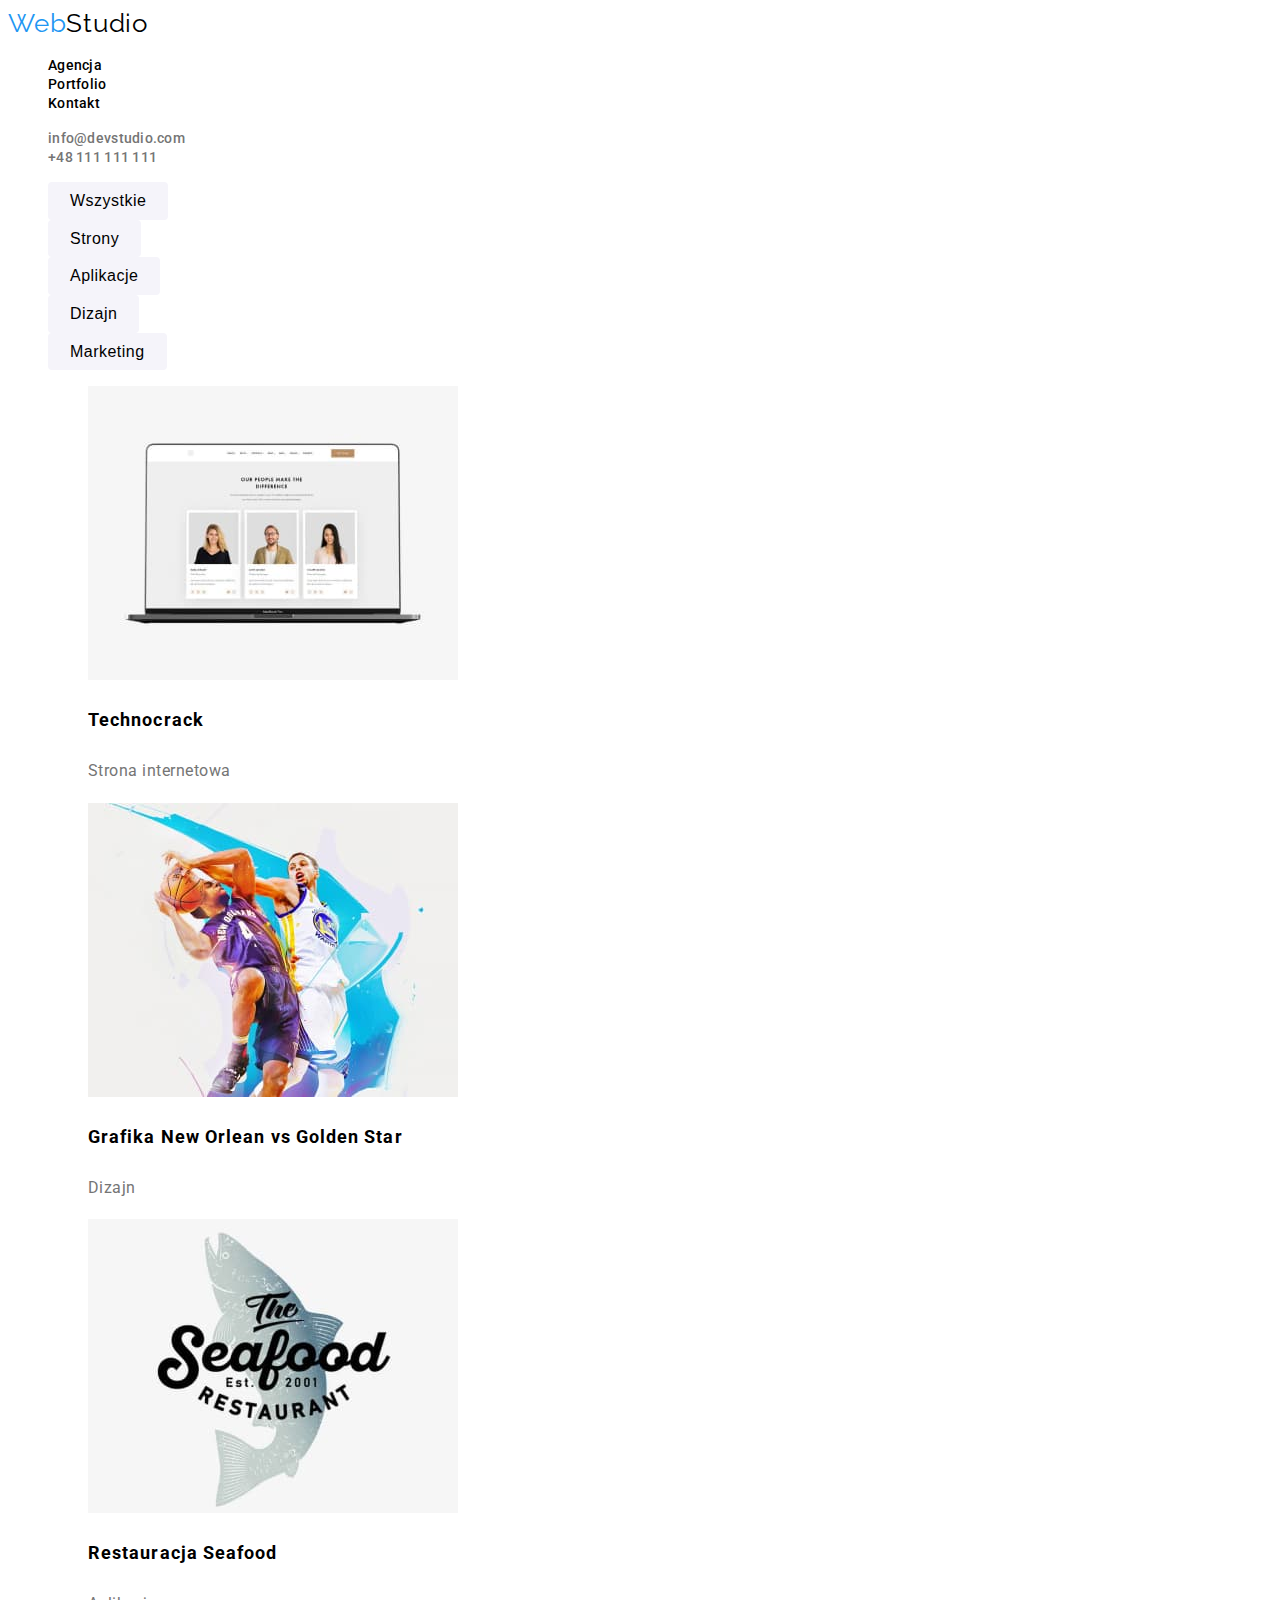
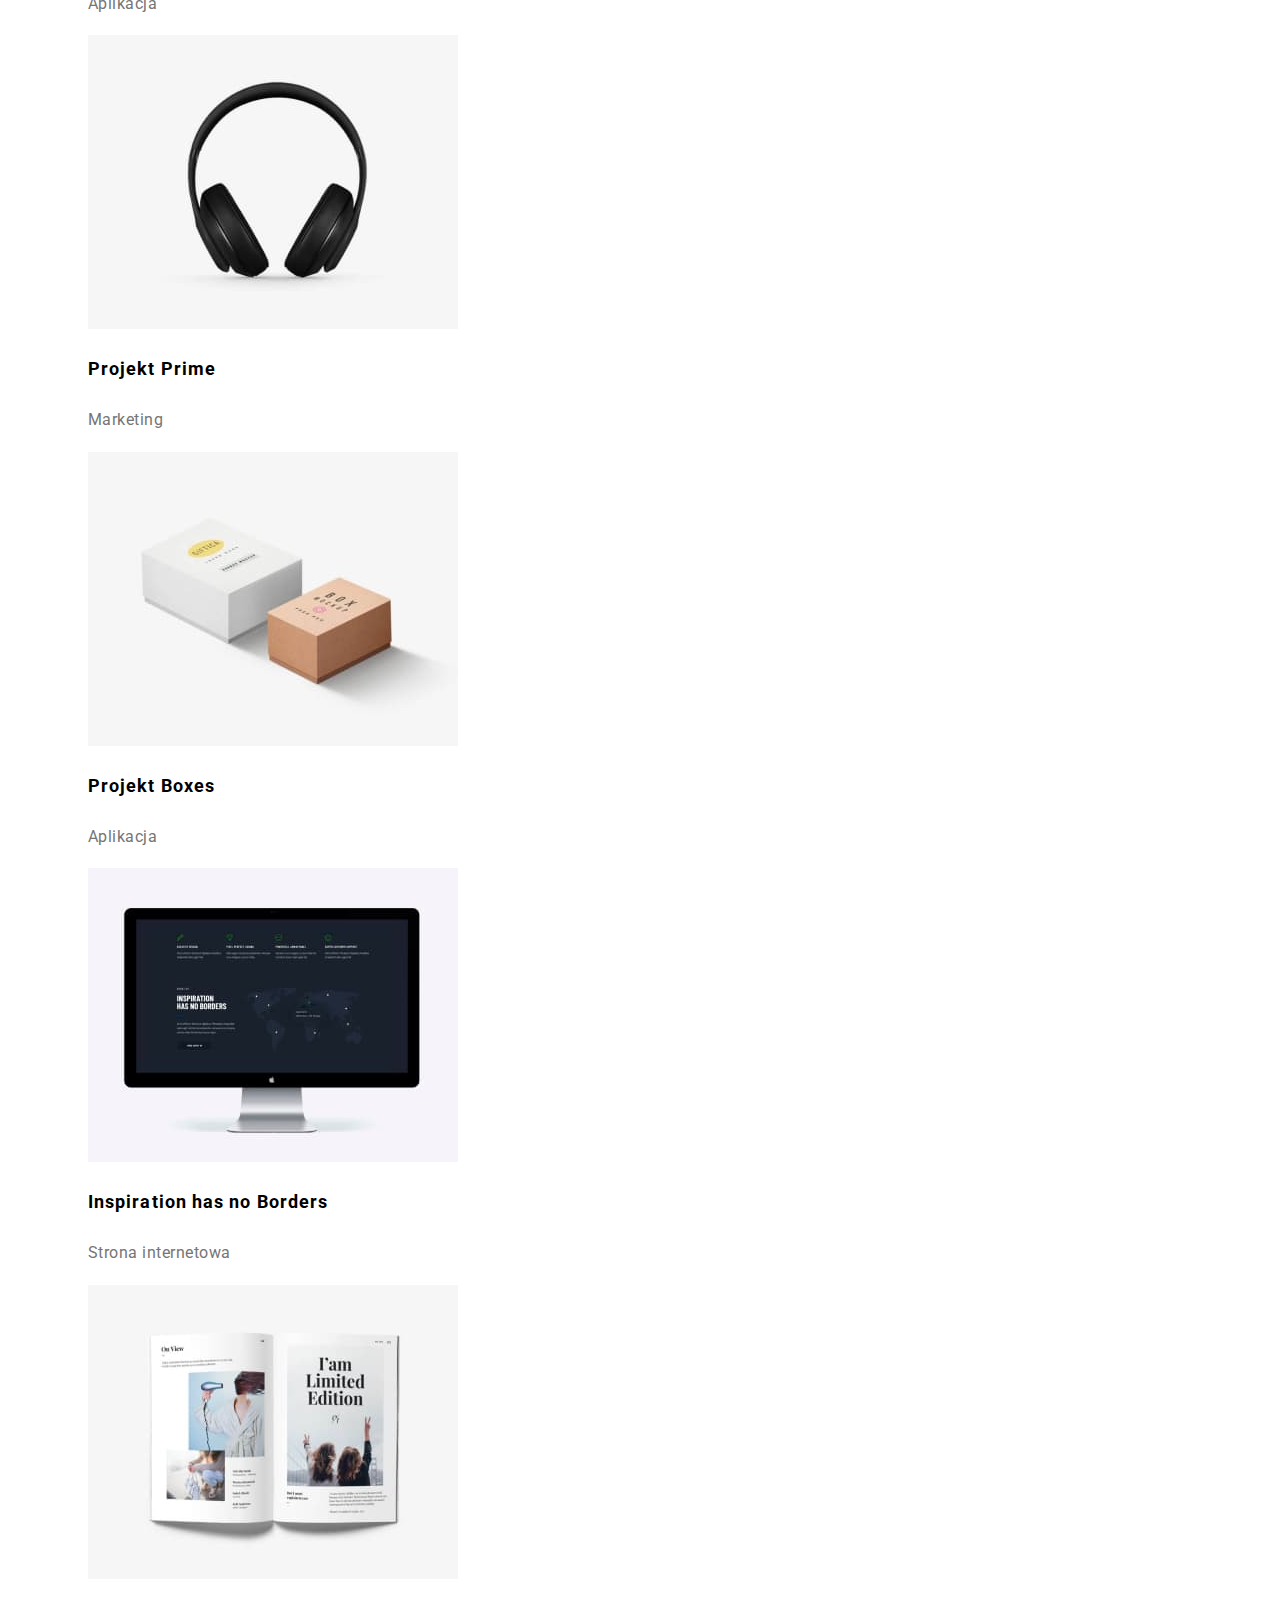
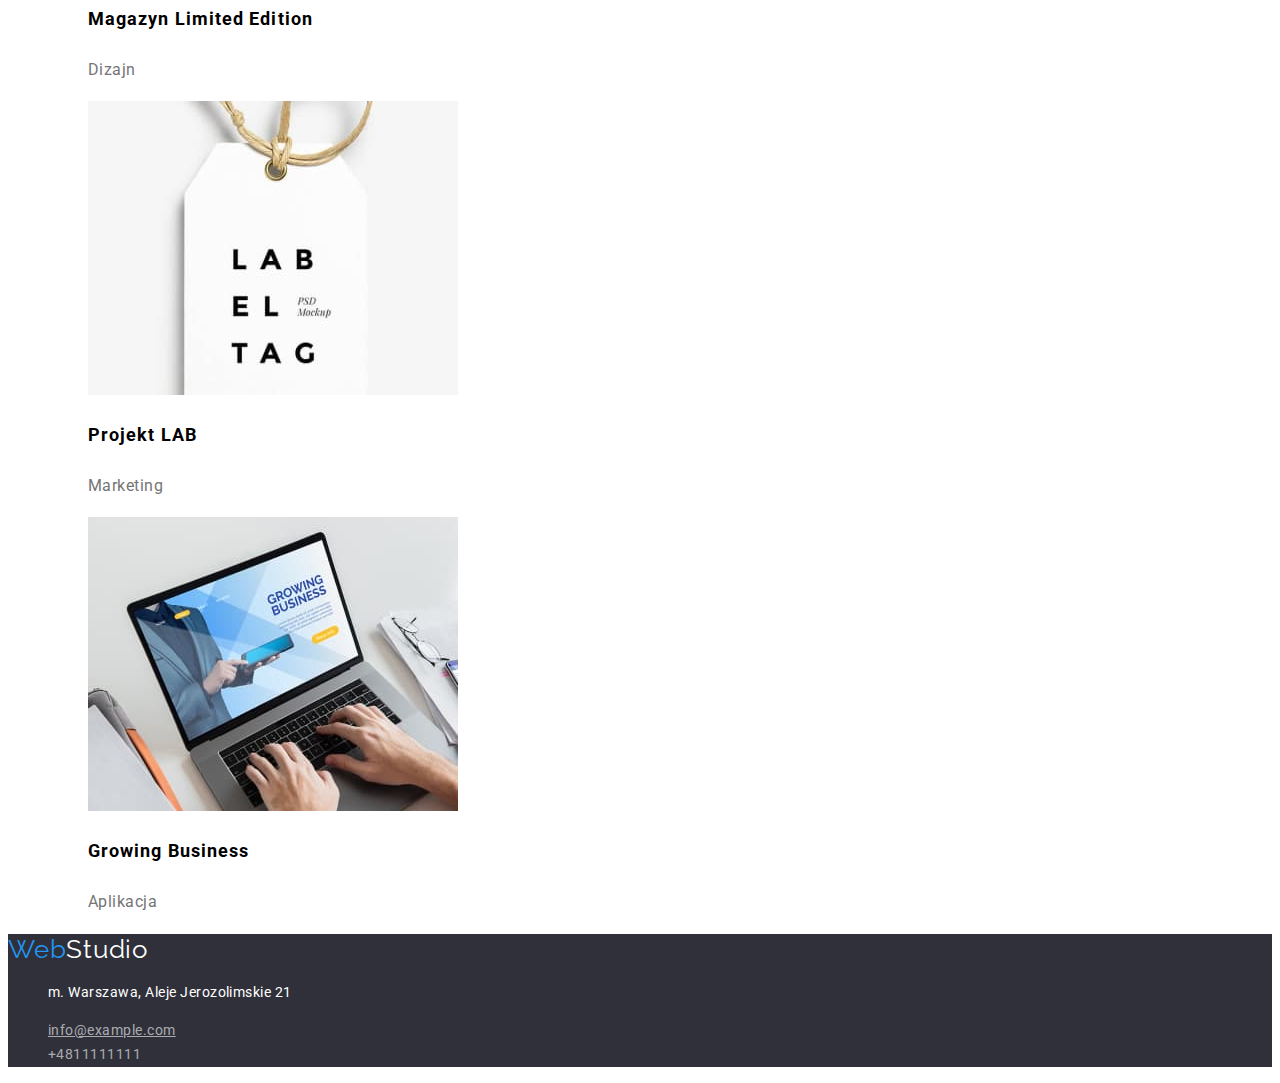
==== portfolio.html @ dfd712fd "e" ====
<!DOCTYPE html>
<html lang="pl">
    <head>
        <meta charset="UTF-8" />
        <meta http-equiv="X-UA-Compatible" content="IE=edge" />
        <meta name="viewport" content="width=device-width, initial-scale=1.0" />
        <title>Portfolio</title>
        <link rel="preconnect" href="https://fonts.googleapis.com" />
        <link rel="preconnect" href="https://fonts.gstatic.com" crossorigin />
        <link
            href="https://fonts.googleapis.com/css2?family=Raleway:wght@700&family=Roboto:wght@400;500;700;900&display=swap"
            rel="stylesheet"
        />
        <link rel="stylesheet" href="./css/styles.css" />
    </head>
    <body>
        <header class="header">
            <a
                class="menu-link"
                href="https://github.com/Konrad0987/goit-markup-hw-01/"
                ><span class="web">Web</span>Studio</a
            >
            <nav>
                <ul class="list">
                    <li>
                        <a class="navigation-link" href="index.html">Agencja</a>
                    </li>
                    <li>
                        <a class="navigation-link" href="portfolio.html"
                            >Portfolio</a
                        >
                    </li>
                    <li>
                        <a class="navigation-link" href="/kontakt">Kontakt</a>
                    </li>
                </ul>
            </nav>
            <ul class="list">
                <li>
                    <a class="contact-link" href="mailto:info@devstudio.com"
                        >info@devstudio.com</a
                    >
                </li>

                <li>
                    <a class="contact-link" href="tel:+48111111111"
                        >+48 111 111 111</a
                    >
                </li>
            </ul>
        </header>
        <main>
            <ul class="filter">
                <li>
                    <button type="button" class="button-portfolio">
                        Wszystkie
                    </button>
                </li>
                <li>
                    <button type="button" class="button-portfolio">
                        Strony
                    </button>
                </li>
                <li>
                    <button type="button" class="button-portfolio">
                        Aplikacje
                    </button>
                </li>
                <li>
                    <button type="button" class="button-portfolio">
                        Dizajn
                    </button>
                </li>
                <li>
                    <button type="button" class="button-portfolio">
                        Marketing
                    </button>
                </li>
            </ul>
            <section>
                <ul class="list">
                    <li>
                        <figure>
                            <img
                                src="images/technocrack.jpg"
                                alt="strona internetowa technocrack"
                                width="370"
                                height="294"
                            />
                            <figcaption>
                                <h3 class="portfolio-item">Technocrack</h3>
                                <p class="portfolio-type">Strona internetowa</p>
                            </figcaption>
                        </figure>
                    </li>
                    <li>
                        <figure>
                            <img
                                src="images/grafika-new-orlean.jpg"
                                alt="projekt graficzny"
                                width="370"
                                height="294"
                            />
                            <figcaption>
                                <h3 class="portfolio-item">
                                    Grafika New Orlean vs Golden Star
                                </h3>
                                <p class="portfolio-type">Dizajn</p>
                            </figcaption>
                        </figure>
                    </li>
                    <li>
                        <figure>
                            <img
                                src="images/restauracja-seafood.jpg"
                                alt="aplikacja restauracji seafood"
                                width="370"
                                height="294"
                            />
                            <figcaption>
                                <h3 class="portfolio-item">
                                    Restauracja Seafood
                                </h3>
                                <p class="portfolio-type">Aplikacja</p>
                            </figcaption>
                        </figure>
                    </li>
                    <li>
                        <figure>
                            <img
                                src="images/projekt-prime.jpg"
                                alt="marketing projektu prime"
                                width="370"
                                height="294"
                            />
                            <figcaption>
                                <h3 class="portfolio-item">Projekt Prime</h3>
                                <p class="portfolio-type">Marketing</p>
                            </figcaption>
                        </figure>
                    </li>
                    <li>
                        <figure>
                            <img
                                src="images/projekt-boxes.jpg"
                                alt="aplikacja projektu boxes"
                                width="370"
                                height="294"
                            />
                            <figcaption>
                                <h3 class="portfolio-item">Projekt Boxes</h3>
                                <p class="portfolio-type">Aplikacja</p>
                            </figcaption>
                        </figure>
                    </li>
                    <li>
                        <figure>
                            <img
                                src="images/inspiration-borders.jpg"
                                alt="strona internetowa inspiration has no borders"
                                width="370"
                                height="294"
                            />
                            <figcaption>
                                <h3 class="portfolio-item">
                                    Inspiration has no Borders
                                </h3>
                                <p class="portfolio-type">Strona internetowa</p>
                            </figcaption>
                        </figure>
                    </li>
                    <li>
                        <figure>
                            <img
                                src="images/magazyn-lm.jpg"
                                alt="oprojekt graficzny magazynu limited edition"
                                width="370"
                                height="294"
                            />
                            <figcaption>
                                <h3 class="portfolio-item">
                                    Magazyn Limited Edition
                                </h3>
                                <p class="portfolio-type">Dizajn</p>
                            </figcaption>
                        </figure>
                    </li>
                    <li>
                        <figure>
                            <img
                                src="images/projekt-lab.jpg"
                                alt="marketing projektu lab"
                                width="370"
                                height="294"
                            />
                            <figcaption>
                                <h3 class="portfolio-item">Projekt LAB</h3>
                                <p class="portfolio-type">Marketing</p>
                            </figcaption>
                        </figure>
                    </li>
                    <li>
                        <figure>
                            <img
                                src="images/growing-business.jpg"
                                alt="aplikacja growing business"
                                width="370"
                                height="294"
                            />
                            <figcaption>
                                <h3 class="portfolio-item">Growing Business</h3>
                                <p class="portfolio-type">Aplikacja</p>
                            </figcaption>
                        </figure>
                    </li>
                </ul>
            </section>
        </main>
        <footer class="footer list">
            <a
                class="link-logo-bottom"
                href="https://github.com/Konrad0987/goit-markup-hw-01/"
            >
                <span class="web">Web</span>Studio</a
            >

            <address>
                <ul class="list">
                    <li>
                        <p class="footer-adres">
                            m. Warszawa, Aleje Jerozolimskie 21
                        </p>
                    </li>
                    <li>
                        <a
                            class="footer-contact underline"
                            href="mailto:info@devstudio.com"
                            >info@example.com</a
                        >
                    </li>
                    <li>
                        <a class="footer-contact" href="tel:+48111111111"
                            >+4811111111</a
                        >
                    </li>
                </ul>
            </address>
        </footer>
    </body>
</html>
---- css/styles.css ----
:root {
    --brand-color-first: #2196f3;
    --brand-color-second: #000;
    --brand-color-third: #757575;
    --brand-color-fourth: #fff;
    --brand-color-fifth: #2f303a;
    --brand-color-sixth: #f5f4fa;
}

body {
    font-family: "Roboto", sans-serif;
    color: var(--brand-color-second);
}
.header {
    background-color: var(--brand-color-fourth);
    text-decoration: none;
    color: --brand-color-black;
}

.menu-link {
    color: #000;
    font-family: Raleway;
    font-size: 26px;
    line-height: 1.2;
    text-decoration: none;
    letter-spacing: 0.03em;
}
.web {
    color: var(--brand-color-first);
    font-family: Raleway;

    font-size: 26px;
    line-height: 1.2;

    letter-spacing: 0.03em;
}
.list {
    list-style-type: none;
}

.navigation-link {
    color: var(--brand-color-second);
    font-weight: 500;
    font-size: 14px;
    line-height: 1.15;
    text-decoration: none;
    letter-spacing: 0.02em;
}
.navigation-link:hover,
.navigation-link:focus {
    color: var(--brand-color-first);
}
.contact-link {
    color: var(--brand-color-third);
    font-weight: 500;
    font-size: 14px;
    line-height: 1.1;
    text-decoration: none;
    letter-spacing: 0.02em;
}
.contact-link:hover,
.contact-link:focus {
    color: var(--brand-color-first);
}
.motto {
    background-color: var(--brand-color-fifth);
}
.motto-text {
    color: var(--brand-color-fourth);
    font-weight: 900;
    font-size: 44px;
    line-height: 1.37;
    letter-spacing: 0.06em;
    text-align: center;
}

.button {
    color: var(--brand-color-fourth);
    background-color: var(--brand-color-first);
    font-weight: 700;
    font-size: 16px;
    cursor: pointer;
    line-height: 1.9;
    padding: 10px 41px 10px 42px;
    border: none;
    border-radius: 4px;
}
.button:hover,
.button:focus {
    background-color: var(--brand-color-third);
}
.contact-address {
    color: var(--brand-color-fourth);
    font-style: normal;
    font-size: 14px;
    line-height: 1.71;
    letter-spacing: 0.03em;
}
.contact-link-button {
    /* color: rgba(255, 255, 255, 0.6); */
    color: var(--brand-color-fourth);
    font-size: 14px;
    line-height: 1.71;
    text-decoration: none;
    letter-spacing: 0.03em;
}
.contact-link-button:hover,
.contact-link-button:focus {
    color: var(--brand-color-first);
}

.filter {
    list-style-type: none;
}
.filter-name {
    color: var(--brand-color-second);
    background-color: var(--brand-color-third);
    cursor: pointer;
    font-size: 16px;
    font-weight: 500;
    line-height: 1.6;
    text-align: center;
    letter-spacing: 0.03em;
}
.filter-name:hover,
.filter-name:focus {
    color: var(--brand-color-fourth);
    background-color: var(--brand-color-first);
}
.list {
    list-style-type: none;
    text-decoration: none;
}
.our-strengths-name {
    color: var(--brand-color-second);
    font-weight: 700;
    font-size: 14px;
    line-height: 1.14;
    letter-spacing: 0.03em;
}
.our-strengths-text {
    color: var(--brand-color-third);
    font-size: 14px;
    line-height: 1.7;
    letter-spacing: 0.03em;
}
.our-job-team {
    color: var(--brand-color-second);
    font-weight: 900;
    font-size: 36px;
    line-height: 1.17;
    letter-spacing: 0.03em;
    text-align: center;
}
.our-name {
    color: var(--brand-color-second);
    font-weight: 500;
    font-size: 16px;
    line-height: 1.19;
    text-align: center;
    letter-spacing: 0.03em;
}
.our-job {
    color: var(--brand-color-third);
    font-size: 16px;
    line-height: 1.19;
    text-align: center;
    letter-spacing: 0.03em;
}
.footer {
    background-color: var(--brand-color-fifth);
    letter-spacing: 0.03em;
}
.link-logo-bottom {
    color: var(--brand-color-fourth);
    font-family: Raleway;
    font-size: 26px;
    line-height: 1.2;
    text-decoration: none;
    letter-spacing: 0.03em;
}

.footer-adres {
    color: var(--brand-color-fourth);
    font-style: normal;
    font-size: 14px;
    line-height: 1.71;
}
.footer-contact {
    color: rgba(255, 255, 255, 0.6);
    font-style: normal;
    font-size: 14px;
    line-height: 1.71;
    text-decoration: none;
}
.footer-contact:hover,
.footer-contact:focus {
    color: var(--brand-color-first);
}

.button-portfolio {
    color: var(--brand-color-second);
    background-color: var(--brand-color-sixth);
    cursor: pointer;
    font-size: 16px;
    font-weight: 500;
    line-height: 1.6;
    text-align: center;
    letter-spacing: 0.03em;
    border: none;
    border-radius: 4px;
    padding: 6px 22px;
}
.button-portfolio:focus,
.button-portfolio:hover {
    background-color: var(--brand-color-first);
    color: var(--brand-color-fourth);
}
.portfolio-item {
    color: var(--brand-color-second);
    font-weight: 700;
    font-size: 18px;
    line-height: 2;
    letter-spacing: 0.06em;
}
.portfolio-type {
    color: var(--brand-color-third);

    font-size: 16px;
    line-height: 1.9;
    letter-spacing: 0.03em;
}
.underline {
    text-decoration: underline;
}
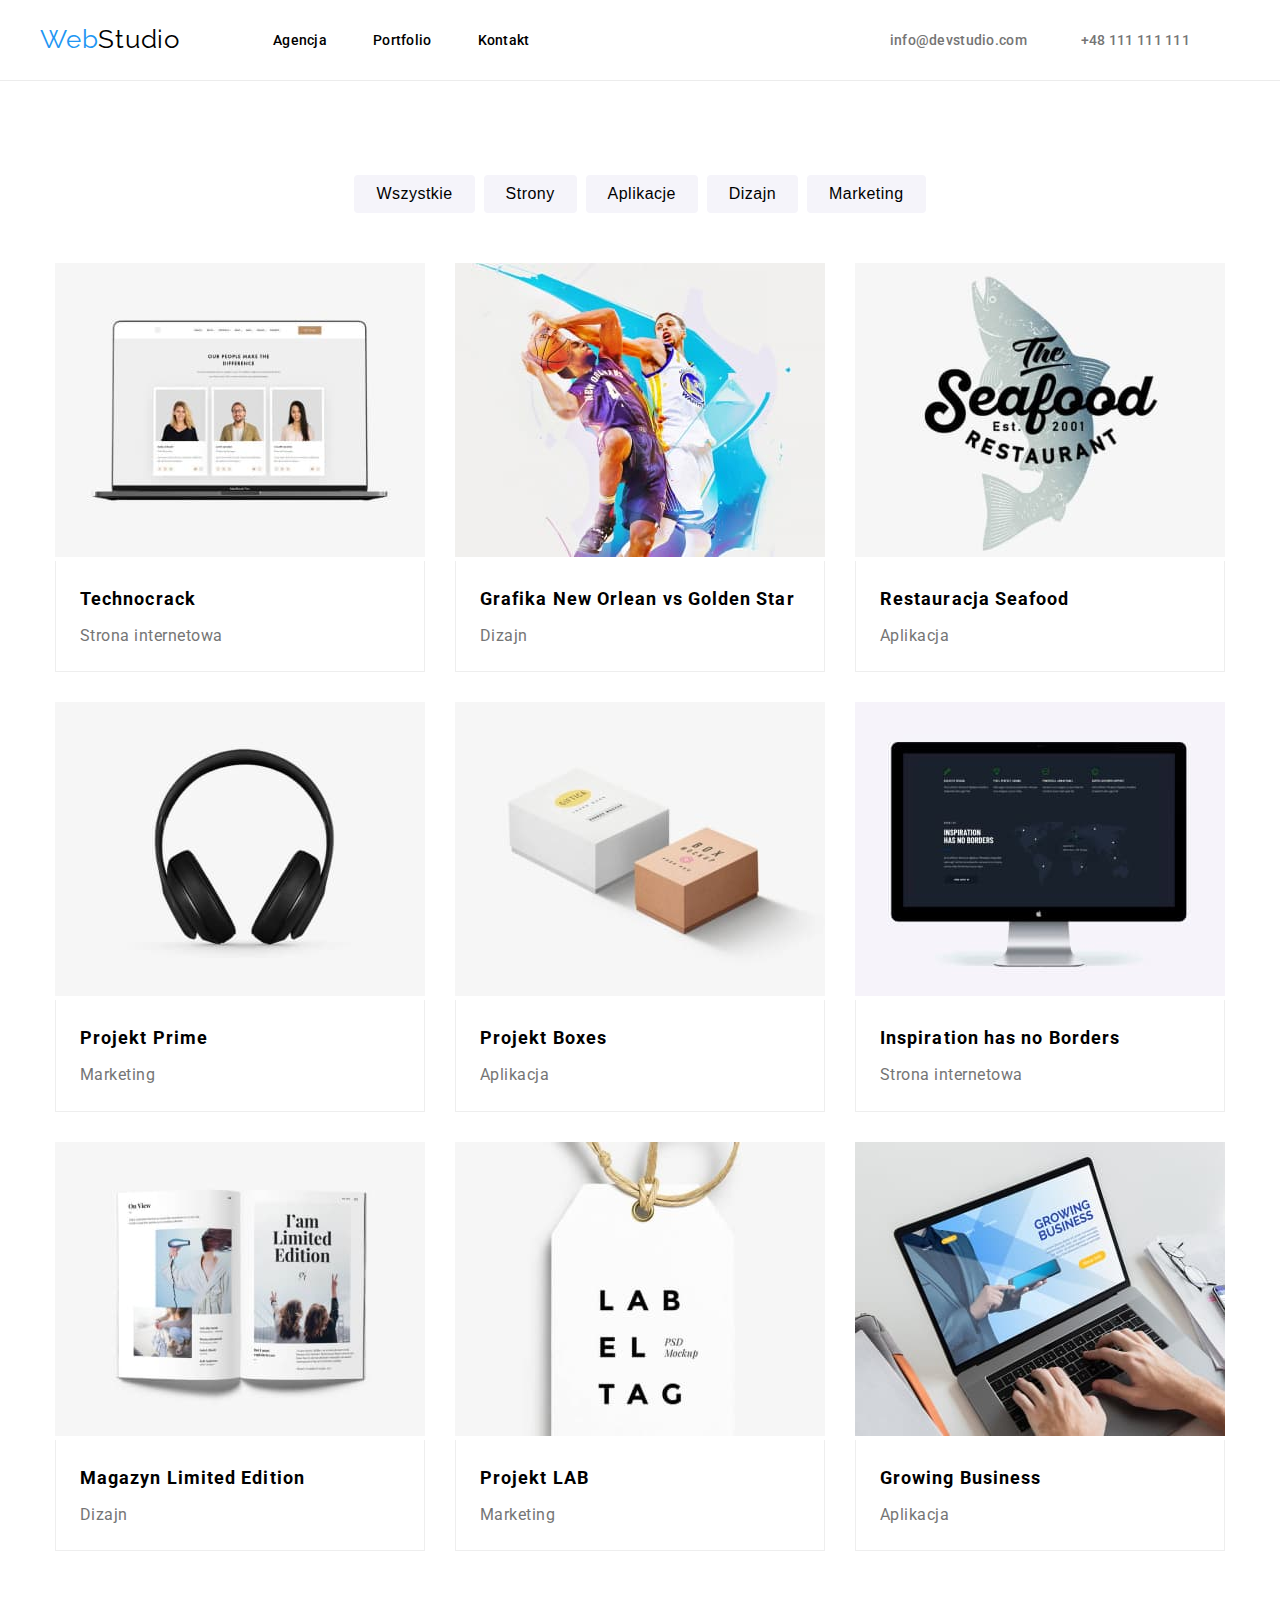
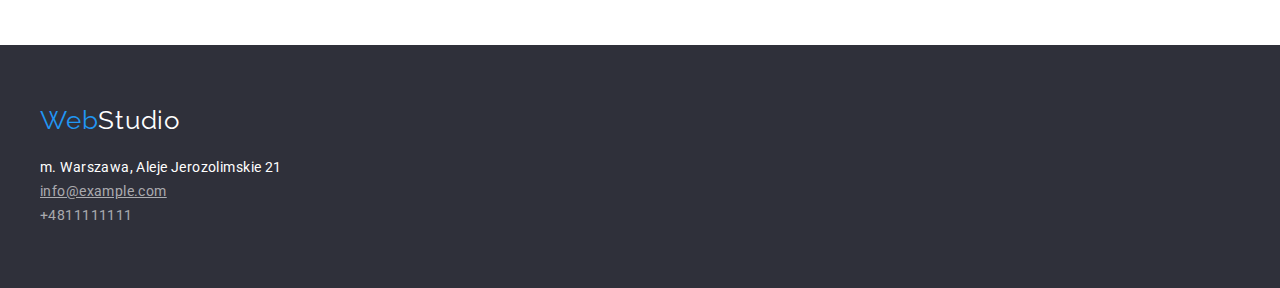
==== commit 5780a7ae: "Add files via upload" ====
--- a/portfolio.html
+++ b/portfolio.html
@@ -1,250 +1,270 @@
-<!DOCTYPE html>
-<html lang="pl">
-    <head>
-        <meta charset="UTF-8" />
-        <meta http-equiv="X-UA-Compatible" content="IE=edge" />
-        <meta name="viewport" content="width=device-width, initial-scale=1.0" />
-        <title>Portfolio</title>
-        <link rel="preconnect" href="https://fonts.googleapis.com" />
-        <link rel="preconnect" href="https://fonts.gstatic.com" crossorigin />
-        <link
-            href="https://fonts.googleapis.com/css2?family=Raleway:wght@700&family=Roboto:wght@400;500;700;900&display=swap"
-            rel="stylesheet"
-        />
-        <link rel="stylesheet" href="./css/styles.css" />
-    </head>
-    <body>
-        <header class="header">
-            <a
-                class="menu-link"
-                href="https://github.com/Konrad0987/goit-markup-hw-01/"
-                ><span class="web">Web</span>Studio</a
-            >
-            <nav>
-                <ul class="list">
-                    <li>
-                        <a class="navigation-link" href="index.html">Agencja</a>
-                    </li>
-                    <li>
-                        <a class="navigation-link" href="portfolio.html"
-                            >Portfolio</a
-                        >
-                    </li>
-                    <li>
-                        <a class="navigation-link" href="/kontakt">Kontakt</a>
-                    </li>
-                </ul>
-            </nav>
-            <ul class="list">
-                <li>
-                    <a class="contact-link" href="mailto:info@devstudio.com"
-                        >info@devstudio.com</a
-                    >
-                </li>
-
-                <li>
-                    <a class="contact-link" href="tel:+48111111111"
-                        >+48 111 111 111</a
-                    >
-                </li>
-            </ul>
-        </header>
-        <main>
-            <ul class="filter">
-                <li>
-                    <button type="button" class="button-portfolio">
-                        Wszystkie
-                    </button>
-                </li>
-                <li>
-                    <button type="button" class="button-portfolio">
-                        Strony
-                    </button>
-                </li>
-                <li>
-                    <button type="button" class="button-portfolio">
-                        Aplikacje
-                    </button>
-                </li>
-                <li>
-                    <button type="button" class="button-portfolio">
-                        Dizajn
-                    </button>
-                </li>
-                <li>
-                    <button type="button" class="button-portfolio">
-                        Marketing
-                    </button>
-                </li>
-            </ul>
-            <section>
-                <ul class="list">
-                    <li>
-                        <figure>
-                            <img
-                                src="images/technocrack.jpg"
-                                alt="strona internetowa technocrack"
-                                width="370"
-                                height="294"
-                            />
-                            <figcaption>
-                                <h3 class="portfolio-item">Technocrack</h3>
-                                <p class="portfolio-type">Strona internetowa</p>
-                            </figcaption>
-                        </figure>
-                    </li>
-                    <li>
-                        <figure>
-                            <img
-                                src="images/grafika-new-orlean.jpg"
-                                alt="projekt graficzny"
-                                width="370"
-                                height="294"
-                            />
-                            <figcaption>
-                                <h3 class="portfolio-item">
-                                    Grafika New Orlean vs Golden Star
-                                </h3>
-                                <p class="portfolio-type">Dizajn</p>
-                            </figcaption>
-                        </figure>
-                    </li>
-                    <li>
-                        <figure>
-                            <img
-                                src="images/restauracja-seafood.jpg"
-                                alt="aplikacja restauracji seafood"
-                                width="370"
-                                height="294"
-                            />
-                            <figcaption>
-                                <h3 class="portfolio-item">
-                                    Restauracja Seafood
-                                </h3>
-                                <p class="portfolio-type">Aplikacja</p>
-                            </figcaption>
-                        </figure>
-                    </li>
-                    <li>
-                        <figure>
-                            <img
-                                src="images/projekt-prime.jpg"
-                                alt="marketing projektu prime"
-                                width="370"
-                                height="294"
-                            />
-                            <figcaption>
-                                <h3 class="portfolio-item">Projekt Prime</h3>
-                                <p class="portfolio-type">Marketing</p>
-                            </figcaption>
-                        </figure>
-                    </li>
-                    <li>
-                        <figure>
-                            <img
-                                src="images/projekt-boxes.jpg"
-                                alt="aplikacja projektu boxes"
-                                width="370"
-                                height="294"
-                            />
-                            <figcaption>
-                                <h3 class="portfolio-item">Projekt Boxes</h3>
-                                <p class="portfolio-type">Aplikacja</p>
-                            </figcaption>
-                        </figure>
-                    </li>
-                    <li>
-                        <figure>
-                            <img
-                                src="images/inspiration-borders.jpg"
-                                alt="strona internetowa inspiration has no borders"
-                                width="370"
-                                height="294"
-                            />
-                            <figcaption>
-                                <h3 class="portfolio-item">
-                                    Inspiration has no Borders
-                                </h3>
-                                <p class="portfolio-type">Strona internetowa</p>
-                            </figcaption>
-                        </figure>
-                    </li>
-                    <li>
-                        <figure>
-                            <img
-                                src="images/magazyn-lm.jpg"
-                                alt="oprojekt graficzny magazynu limited edition"
-                                width="370"
-                                height="294"
-                            />
-                            <figcaption>
-                                <h3 class="portfolio-item">
-                                    Magazyn Limited Edition
-                                </h3>
-                                <p class="portfolio-type">Dizajn</p>
-                            </figcaption>
-                        </figure>
-                    </li>
-                    <li>
-                        <figure>
-                            <img
-                                src="images/projekt-lab.jpg"
-                                alt="marketing projektu lab"
-                                width="370"
-                                height="294"
-                            />
-                            <figcaption>
-                                <h3 class="portfolio-item">Projekt LAB</h3>
-                                <p class="portfolio-type">Marketing</p>
-                            </figcaption>
-                        </figure>
-                    </li>
-                    <li>
-                        <figure>
-                            <img
-                                src="images/growing-business.jpg"
-                                alt="aplikacja growing business"
-                                width="370"
-                                height="294"
-                            />
-                            <figcaption>
-                                <h3 class="portfolio-item">Growing Business</h3>
-                                <p class="portfolio-type">Aplikacja</p>
-                            </figcaption>
-                        </figure>
-                    </li>
-                </ul>
-            </section>
-        </main>
-        <footer class="footer list">
-            <a
-                class="link-logo-bottom"
-                href="https://github.com/Konrad0987/goit-markup-hw-01/"
-            >
-                <span class="web">Web</span>Studio</a
-            >
-
-            <address>
-                <ul class="list">
-                    <li>
-                        <p class="footer-adres">
-                            m. Warszawa, Aleje Jerozolimskie 21
-                        </p>
-                    </li>
-                    <li>
-                        <a
-                            class="footer-contact underline"
-                            href="mailto:info@devstudio.com"
-                            >info@example.com</a
-                        >
-                    </li>
-                    <li>
-                        <a class="footer-contact" href="tel:+48111111111"
-                            >+4811111111</a
-                        >
-                    </li>
-                </ul>
-            </address>
-        </footer>
-    </body>
-</html>
+<!DOCTYPE html>
+<html lang="pl">
+    <head>
+        <meta charset="UTF-8" />
+        <meta http-equiv="X-UA-Compatible" content="IE=edge" />
+        <meta name="viewport" content="width=device-width, initial-scale=1.0" />
+        <link
+            rel="stylesheet"
+            href="https://cdnjs.cloudflare.com/ajax/libs/modern-normalize/1.1.0/modern-normalize.min.css"
+            integrity="sha512-wpPYUAdjBVSE4KJnH1VR1HeZfpl1ub8YT/NKx4PuQ5NmX2tKuGu6U/JRp5y+Y8XG2tV+wKQpNHVUX03MfMFn9Q=="
+            crossorigin="anonymous"
+            referrerpolicy="no-referrer"
+        />
+        <title>Portfolio</title>
+        <link rel="preconnect" href="https://fonts.googleapis.com" />
+        <link rel="preconnect" href="https://fonts.gstatic.com" crossorigin />
+        <link
+            href="https://fonts.googleapis.com/css2?family=Raleway:wght@700&family=Roboto:wght@400;500;700;900&display=swap"
+            rel="stylesheet"
+        />
+        <link rel="stylesheet" href="./css/styles.css" />
+    </head>
+    <body>
+        <header class="header-line">
+           
+            <div class="container header3">
+                <nav class="navigation">
+                    <a
+                        class="menu-link"
+                        href="https://github.com/Konrad0987/goit-markup-hw-01/"
+                        ><span class="web">Web</span>Studio</a
+                    >
+                    <ul class="menu-list list ">
+                        <li class="menu-item">
+                            <a class="navigation-link" href="index.html"
+                                >Agencja</a
+                            >
+                        </li>
+                        <li class="menu-item">
+                            <a class="navigation-link" href="portfolio.html"
+                                >Portfolio</a
+                            >
+                        </li>
+                        <li>
+                            <a class="navigation-link" href="/kontakt"
+                                >Kontakt</a
+                            >
+                        </li>
+                    </ul>
+                </nav>
+                <ul >
+                    <li class="contact-item">
+                        <a class="contact-link" href="mailto:info@devstudio.com"
+                            >info@devstudio.com</a
+                        >
+                    </li>
+
+                    <li class="contact-item">
+                        <a class="contact-link" href="tel:+48111111111"
+                            >+48 111 111 111</a
+                        >
+                    </li>
+                </ul>
+            </div>
+        </header>
+        <main class="container">
+            <section class="submenu-list">
+                <ul class="filter list">
+                    <li >
+                        <button type="button" class="button-portfolio">
+                            Wszystkie
+                        </button>
+                    </li>
+                    <li >
+                        <button type="button" class="button-portfolio">
+                            Strony
+                        </button>
+                    </li>
+                    <li >
+                        <button type="button" class="button-portfolio">
+                            Aplikacje
+                        </button>
+                    </li>
+                    <li >
+                        <button type="button" class="button-portfolio">
+                            Dizajn
+                        </button>
+                    </li>
+                    <li >
+                        <button type="button" class="button-portfolio">
+                            Marketing
+                        </button>
+                    </li>
+                </ul>
+            </section>
+            <section >
+                <ul class="projects-list list">
+                    <li >
+                        <figure >
+                            <img
+                                src="images/technocrack.jpg"
+                                alt="strona internetowa technocrack"
+                                width="370"
+                                height="294"
+                               
+                            />
+                            <figcaption>
+                                <h3 class="portfolio-item">Technocrack</h3>
+                                <p class="portfolio-type">Strona internetowa</p>
+                            </figcaption>
+                        </figure>
+                    </li>
+                    <li >
+                        <figure >
+                            <img
+                                src="images/grafika-new-orlean.jpg"
+                                alt="projekt graficzny"
+                                width="370"
+                                height="294"
+                            />
+                            <figcaption >
+                                <h3 class="portfolio-item">
+                                    Grafika New Orlean vs Golden Star
+                                </h3>
+                                <p class="portfolio-type">Dizajn</p>
+                            </figcaption>
+                        </figure class="projects-photo">
+                    </li>
+                    <li >
+                        <figure>
+                            <img
+                                src="images/restauracja-seafood.jpg"
+                                alt="aplikacja restauracji seafood"
+                                width="370"
+                                height="294"
+                            />
+                            <figcaption >
+                                <h3 class="portfolio-item">
+                                    Restauracja Seafood
+                                </h3>
+                                <p class="portfolio-type">Aplikacja</p>
+                            </figcaption>
+                        </figure >
+                    </li>
+                    <li >
+                        <figure>
+                            <img
+                                src="images/projekt-prime.jpg"
+                                alt="marketing projektu prime"
+                                width="370"
+                                height="294"
+                            />
+                            <figcaption>
+                                <h3 class="portfolio-item">Projekt Prime</h3>
+                                <p class="portfolio-type">Marketing</p>
+                            </figcaption >
+                        </figure>
+                    </li>
+                    <li >
+                        <figure >
+                            <img
+                                src="images/projekt-boxes.jpg"
+                                alt="aplikacja projektu boxes"
+                                width="370"
+                                height="294"
+                            />
+                            <figcaption>
+                                <h3 class="portfolio-item">Projekt Boxes</h3>
+                                <p class="portfolio-type">Aplikacja</p>
+                            </figcaption>
+                        </figure>
+                    </li>
+                    <li >
+                        <figure >
+                            
+                            <img
+                                src="images/inspiration-borders.jpg"
+                                alt="strona internetowa inspiration has no borders"
+                                width="370"
+                                height="294"
+                            />
+                            <figcaption>
+                                <h3 class="portfolio-item">
+                                    Inspiration has no Borders
+                                </h3>
+                                <p class="portfolio-type">Strona internetowa</p>
+                            </figcaption>
+                        </figure>
+                    </li>
+                    <li >
+                        <figure >
+                            <img
+                                src="images/magazyn-lm.jpg"
+                                alt="oprojekt graficzny magazynu limited edition"
+                                width="370"
+                                height="294"
+                            />
+                            <figcaption>
+                                <h3 class="portfolio-item">
+                                    Magazyn Limited Edition
+                                </h3>
+                                <p class="portfolio-type">Dizajn</p>
+                            </figcaption>
+                        </figure>
+                    </li>
+                    <li >
+                        <figure>
+                            <img
+                                src="images/projekt-lab.jpg"
+                                alt="marketing projektu lab"
+                                width="370"
+                                height="294"
+                            />
+                            <figcaption>
+                                <h3 class="portfolio-item">Projekt LAB</h3>
+                                <p class="portfolio-type">Marketing</p>
+                            </figcaption>
+                        </figure>
+                    </li>
+                    <li >
+                        <figure >
+                            <img
+                                src="images/growing-business.jpg"
+                                alt="aplikacja growing business"
+                                width="370"
+                                height="294"
+                            />
+                            <figcaption>
+                                <h3 class="portfolio-item">Growing Business</h3>
+                                <p class="portfolio-type">Aplikacja</p>
+                            </figcaption>
+                        </figure>
+                    </li>
+                </ul>
+            </section>
+        </main>
+        <footer class="footer">
+            <div class="container">
+                <a
+                    class="link-logo-bottom"
+                    href="https://github.com/Konrad0987/goit-markup-hw-01/"
+                >
+                    <span class="web">Web</span>Studio</a
+                >
+
+                <address>
+                    <ul class="addres-list list">
+                        <li>
+                            <p class="footer-adres">
+                                m. Warszawa, Aleje Jerozolimskie 21
+                            </p>
+                        </li>
+                        <li>
+                            <a
+                                class="footer-contact underline"
+                                href="mailto:info@devstudio.com"
+                                >info@example.com</a
+                            >
+                        </li>
+                        <li>
+                            <a class="footer-contact" href="tel:+48111111111"
+                                >+4811111111</a
+                            >
+                        </li>
+                    </ul>
+                </address>
+            </div>
+        </footer>
+    </body>
+</html>
--- a/css/styles.css
+++ b/css/styles.css
@@ -1,235 +1,453 @@
-:root {
-    --brand-color-first: #2196f3;
-    --brand-color-second: #000;
-    --brand-color-third: #757575;
-    --brand-color-fourth: #fff;
-    --brand-color-fifth: #2f303a;
-    --brand-color-sixth: #f5f4fa;
-}
-
-body {
-    font-family: "Roboto", sans-serif;
-    color: var(--brand-color-second);
-}
-.header {
-    background-color: var(--brand-color-fourth);
-    text-decoration: none;
-    color: --brand-color-black;
-}
-
-.menu-link {
-    color: #000;
-    font-family: Raleway;
-    font-size: 26px;
-    line-height: 1.2;
-    text-decoration: none;
-    letter-spacing: 0.03em;
-}
-.web {
-    color: var(--brand-color-first);
-    font-family: Raleway;
-
-    font-size: 26px;
-    line-height: 1.2;
-
-    letter-spacing: 0.03em;
-}
-.list {
-    list-style-type: none;
-}
-
-.navigation-link {
-    color: var(--brand-color-second);
-    font-weight: 500;
-    font-size: 14px;
-    line-height: 1.15;
-    text-decoration: none;
-    letter-spacing: 0.02em;
-}
-.navigation-link:hover,
-.navigation-link:focus {
-    color: var(--brand-color-first);
-}
-.contact-link {
-    color: var(--brand-color-third);
-    font-weight: 500;
-    font-size: 14px;
-    line-height: 1.1;
-    text-decoration: none;
-    letter-spacing: 0.02em;
-}
-.contact-link:hover,
-.contact-link:focus {
-    color: var(--brand-color-first);
-}
-.motto {
-    background-color: var(--brand-color-fifth);
-}
-.motto-text {
-    color: var(--brand-color-fourth);
-    font-weight: 900;
-    font-size: 44px;
-    line-height: 1.37;
-    letter-spacing: 0.06em;
-    text-align: center;
-}
-
-.button {
-    color: var(--brand-color-fourth);
-    background-color: var(--brand-color-first);
-    font-weight: 700;
-    font-size: 16px;
-    cursor: pointer;
-    line-height: 1.9;
-    padding: 10px 41px 10px 42px;
-    border: none;
-    border-radius: 4px;
-}
-.button:hover,
-.button:focus {
-    background-color: var(--brand-color-third);
-}
-.contact-address {
-    color: var(--brand-color-fourth);
-    font-style: normal;
-    font-size: 14px;
-    line-height: 1.71;
-    letter-spacing: 0.03em;
-}
-.contact-link-button {
-    /* color: rgba(255, 255, 255, 0.6); */
-    color: var(--brand-color-fourth);
-    font-size: 14px;
-    line-height: 1.71;
-    text-decoration: none;
-    letter-spacing: 0.03em;
-}
-.contact-link-button:hover,
-.contact-link-button:focus {
-    color: var(--brand-color-first);
-}
-
-.filter {
-    list-style-type: none;
-}
-.filter-name {
-    color: var(--brand-color-second);
-    background-color: var(--brand-color-third);
-    cursor: pointer;
-    font-size: 16px;
-    font-weight: 500;
-    line-height: 1.6;
-    text-align: center;
-    letter-spacing: 0.03em;
-}
-.filter-name:hover,
-.filter-name:focus {
-    color: var(--brand-color-fourth);
-    background-color: var(--brand-color-first);
-}
-.list {
-    list-style-type: none;
-    text-decoration: none;
-}
-.our-strengths-name {
-    color: var(--brand-color-second);
-    font-weight: 700;
-    font-size: 14px;
-    line-height: 1.14;
-    letter-spacing: 0.03em;
-}
-.our-strengths-text {
-    color: var(--brand-color-third);
-    font-size: 14px;
-    line-height: 1.7;
-    letter-spacing: 0.03em;
-}
-.our-job-team {
-    color: var(--brand-color-second);
-    font-weight: 900;
-    font-size: 36px;
-    line-height: 1.17;
-    letter-spacing: 0.03em;
-    text-align: center;
-}
-.our-name {
-    color: var(--brand-color-second);
-    font-weight: 500;
-    font-size: 16px;
-    line-height: 1.19;
-    text-align: center;
-    letter-spacing: 0.03em;
-}
-.our-job {
-    color: var(--brand-color-third);
-    font-size: 16px;
-    line-height: 1.19;
-    text-align: center;
-    letter-spacing: 0.03em;
-}
-.footer {
-    background-color: var(--brand-color-fifth);
-    letter-spacing: 0.03em;
-}
-.link-logo-bottom {
-    color: var(--brand-color-fourth);
-    font-family: Raleway;
-    font-size: 26px;
-    line-height: 1.2;
-    text-decoration: none;
-    letter-spacing: 0.03em;
-}
-
-.footer-adres {
-    color: var(--brand-color-fourth);
-    font-style: normal;
-    font-size: 14px;
-    line-height: 1.71;
-}
-.footer-contact {
-    color: rgba(255, 255, 255, 0.6);
-    font-style: normal;
-    font-size: 14px;
-    line-height: 1.71;
-    text-decoration: none;
-}
-.footer-contact:hover,
-.footer-contact:focus {
-    color: var(--brand-color-first);
-}
-
-.button-portfolio {
-    color: var(--brand-color-second);
-    background-color: var(--brand-color-sixth);
-    cursor: pointer;
-    font-size: 16px;
-    font-weight: 500;
-    line-height: 1.6;
-    text-align: center;
-    letter-spacing: 0.03em;
-    border: none;
-    border-radius: 4px;
-    padding: 6px 22px;
-}
-.button-portfolio:focus,
-.button-portfolio:hover {
-    background-color: var(--brand-color-first);
-    color: var(--brand-color-fourth);
-}
-.portfolio-item {
-    color: var(--brand-color-second);
-    font-weight: 700;
-    font-size: 18px;
-    line-height: 2;
-    letter-spacing: 0.06em;
-}
-.portfolio-type {
-    color: var(--brand-color-third);
-
-    font-size: 16px;
-    line-height: 1.9;
-    letter-spacing: 0.03em;
-}
-.underline {
-    text-decoration: underline;
-}
+:root {
+    --brand-color-first: #2196f3;
+    --brand-color-second: #000;
+    --brand-color-third: #757575;
+    --brand-color-fourth: #fff;
+    --brand-color-fifth: #2f303a;
+    --brand-color-sixth: #f5f4fa;
+    --brand-color-seven: #ececec;
+}
+
+body {
+    font-family: "Roboto", sans-serif;
+    color: var(--brand-color-second);
+}
+/* header */
+.header-line {
+    border-bottom: var(--brand-color-seven) solid 1px;
+    padding-top: 24px;
+    padding-bottom: 25px;
+}
+.navigation {
+    display: flex;
+}
+
+.header3 {
+    /* padding-top: 24px; */
+    /* padding-bottom: 24px; */
+    display: flex;
+    justify-content: space-between;
+    align-items: center;
+}
+.menu-list {
+    display: flex;
+    align-items: center;
+    flex-wrap: wrap;
+}
+.menu-item {
+    margin-right: 46px;
+    display: inline;
+}
+/* contakt */
+.contact-item {
+    display: inline;
+    margin-right: 50px;
+}
+.contact-item:last-child {
+    margin-right: 50px;
+}
+
+.header {
+    background-color: var(--brand-color-fourth);
+    text-decoration: none;
+    color: --brand-color-black;
+}
+
+.menu-link {
+    color: var(--brand-color-second);
+    font-family: Raleway;
+    font-size: 26px;
+    line-height: 1.2;
+    text-decoration: none;
+    letter-spacing: 0.03em;
+    margin-right: 93px;
+}
+.web {
+    color: var(--brand-color-first);
+    font-family: Raleway;
+
+    font-size: 26px;
+    line-height: 1.2;
+
+    letter-spacing: 0.03em;
+}
+.list {
+    list-style-type: none;
+}
+
+.navigation-link {
+    color: var(--brand-color-second);
+    font-weight: 500;
+    font-size: 14px;
+    line-height: 1.15;
+    text-decoration: none;
+    letter-spacing: 0.02em;
+}
+.navigation-link:hover,
+.navigation-link:focus {
+    color: var(--brand-color-first);
+}
+.contact-link {
+    color: var(--brand-color-third);
+    font-weight: 500;
+    font-size: 14px;
+    line-height: 1.1;
+    text-decoration: none;
+    letter-spacing: 0.02em;
+}
+.contact-link:hover,
+.contact-link:focus {
+    color: var(--brand-color-first);
+}
+/* motto */
+.motto {
+    background-color: var(--brand-color-fifth);
+    /* padding-top: 200px; */
+    /* padding-bottom: 200px; */
+    display: flex;
+    justify-content: center;
+    align-items: center;
+}
+.motto-content {
+    text-align: center;
+    max-width: 700px;
+    padding-bottom: 200px;
+    padding-top: 200px;
+}
+
+.motto-text {
+    color: var(--brand-color-fourth);
+    font-weight: 900;
+    font-size: 44px;
+    line-height: 1.37;
+    letter-spacing: 0.06em;
+    text-align: center;
+    margin-bottom: 30px;
+}
+
+.button {
+    color: var(--brand-color-fourth);
+    background-color: var(--brand-color-first);
+    font-weight: 700;
+    font-size: 16px;
+    cursor: pointer;
+    line-height: 1.9;
+    padding: 10px 41px 10px 42px;
+    border: none;
+    border-radius: 4px;
+    width: 200px;
+    min-height: 50px;
+}
+.button:hover,
+.button:focus {
+    background-color: var(--brand-color-third);
+}
+/* lorem */
+.lorem {
+    padding-top: 94px;
+    padding-bottom: 94px;
+    margin: 0 auto;
+}
+.section {
+    padding-bottom: 94px;
+}
+
+/* .lorem-item { */
+/* flex-basis: calc((100%-90px) 4); */
+
+/* width: 270px;
+    display: inline-block;
+    margin-right: 30px;
+    padding: 0%;*/
+/* } */
+.lorem-list {
+    /* margin: 0 auto; */
+    display: flex;
+    /* justify-content: center; */
+
+    gap: 30px;
+}
+/* .lorem-item :last-child  */
+/* { */
+/* margin-right: 0; */
+/* } */
+.our-strengths-name {
+    color: var(--brand-color-second);
+    font-weight: 700;
+    font-size: 14px;
+    line-height: 1.14;
+    letter-spacing: 0.03em;
+    margin-bottom: 10px;
+    text-transform: uppercase;
+    margin-top: 94px;
+}
+.our-strengths-text {
+    color: var(--brand-color-third);
+    font-size: 14px;
+    line-height: 1.7;
+    letter-spacing: 0.03em;
+    margin-bottom: 94px;
+}
+
+/* .lorem-item:last-child {
+    margin-right: 0;
+} */
+/* our */
+.our {
+    text-align: center;
+}
+.our-job-team {
+    color: var(--brand-color-second);
+    font-weight: 900;
+    font-size: 36px;
+    line-height: 1.17;
+    letter-spacing: 0.03em;
+    text-align: center;
+    margin-bottom: 50px;
+}
+.our-item {
+    display: flex;
+    gap: 30px;
+    justify-content: center;
+
+    /* margin-right: 30px;
+    margin-left: 0px;
+    padding-bottom: 94px; */
+}
+/* .our-item-last {
+    display: inline-block;
+    margin-right: 0px;
+    margin-left: 0px;
+} */
+
+/* .our-item :last-child {
+    margin-right: 0;
+} */
+
+/* team */
+
+.team {
+    text-align: center;
+    background-color: #f5f4fa;
+    padding-top: 94px;
+    padding-bottom: 94px;
+    margin-bottom: 0px;
+}
+
+.team-item {
+    background-color: var(--brand-color-fourth);
+    box-shadow: 0px 1px 3px rgba(0, 0, 0, 0.12), 0px 1px 1px rgba(0, 0, 0, 0.14),
+        0px 2px 1px rgba(0, 0, 0, 0.2);
+    border-radius: 0px 0px 4px 4px;
+    max-width: 270px;
+    display: inline-block;
+    margin-right: 30px;
+}
+.team-item:last-child {
+    margin-right: 0;
+}
+
+.our-name {
+    color: var(--brand-color-second);
+    font-weight: 500;
+    font-size: 16px;
+    line-height: 1.19;
+    text-align: center;
+    letter-spacing: 0.03em;
+    padding-bottom: 10px;
+    padding-top: 30px;
+}
+.our-job {
+    color: var(--brand-color-third);
+    font-size: 16px;
+    line-height: 1.19;
+    text-align: center;
+    letter-spacing: 0.03em;
+    padding-bottom: 30px;
+}
+
+.contact-address {
+    color: var(--brand-color-fourth);
+    font-style: normal;
+    font-size: 14px;
+    line-height: 1.71;
+    letter-spacing: 0.03em;
+}
+.contact-link-button {
+    /* color: rgba(255, 255, 255, 0.6); */
+    color: var(--brand-color-fourth);
+    font-size: 14px;
+    line-height: 1.71;
+    text-decoration: none;
+    letter-spacing: 0.03em;
+}
+.contact-link-button:hover,
+.contact-link-button:focus {
+    color: var(--brand-color-first);
+}
+
+.filter {
+    list-style-type: none;
+}
+.filter-name {
+    color: var(--brand-color-second);
+    background-color: var(--brand-color-third);
+    cursor: pointer;
+    font-size: 16px;
+    font-weight: 500;
+    line-height: 1.6;
+    text-align: center;
+    letter-spacing: 0.03em;
+}
+.filter-name:hover,
+.filter-name:focus {
+    color: var(--brand-color-fourth);
+    background-color: var(--brand-color-first);
+}
+.list {
+    list-style-type: none;
+    text-decoration: none;
+}
+/* footer */
+
+.footer {
+    background-color: var(--brand-color-fifth);
+    /* letter-spacing: 0.03em; */
+    padding-bottom: 60px;
+    padding-top: 60px;
+}
+
+.link-logo-bottom {
+    color: var(--brand-color-fourth);
+    font-family: Raleway;
+    font-size: 26px;
+    line-height: 1.2;
+    text-decoration: none;
+    letter-spacing: 0.03em;
+    /* padding-bottom: 20px; */
+}
+/* .address-list {
+    padding-left: 0px;
+    padding-top: 20px;
+} */
+
+.footer-adres {
+    color: var(--brand-color-fourth);
+    font-style: normal;
+    font-size: 14px;
+    line-height: 1.71;
+    padding-top: 20px;
+    letter-spacing: 0.03em;
+    /* padding-bottom: 9px; */
+}
+
+.footer-contact {
+    color: rgba(255, 255, 255, 0.6);
+    font-style: normal;
+    font-size: 14px;
+    line-height: 1.71;
+    text-decoration: none;
+    letter-spacing: 0.03em;
+    padding-top: 9px;
+}
+.footer-contact:hover,
+.footer-contact:focus {
+    color: var(--brand-color-first);
+}
+/* portfoli submenu */
+
+.submenu-list {
+    margin: auto;
+    width: 580px;
+    padding: 94px 0 50px 0;
+}
+
+.submenu-list > ul {
+    display: flex;
+    justify-content: space-around;
+}
+
+/* .submenu-item {
+    margin-left: 4;
+    margin-right: 4;
+} */
+.button-portfolio {
+    color: var(--brand-color-second);
+    background-color: var(--brand-color-sixth);
+    cursor: pointer;
+    font-size: 16px;
+    font-weight: 500;
+    line-height: 1.6;
+    text-align: center;
+    letter-spacing: 0.03em;
+    border: none;
+    border-radius: 4px;
+    padding: 6px 22px;
+}
+.button-portfolio:focus,
+.button-portfolio:hover {
+    background-color: var(--brand-color-first);
+    color: var(--brand-color-fourth);
+}
+
+.underline {
+    text-decoration: underline;
+}
+/* hw3 */
+.container {
+    width: 100%;
+    max-width: 1200px;
+    padding: 0 0px;
+    margin: 0 auto;
+}
+
+* {
+    margin: 0;
+    padding: 0;
+}
+
+/* project portfolio */
+
+.projects-list {
+    padding-bottom: 94px;
+    display: flex;
+    flex-wrap: wrap;
+    justify-content: center;
+    gap: 30px;
+    /* column-gap: 30px; */
+}
+/* .projects-item { */
+/* flex-basis: calc((100% - 90px) / 3); */
+
+/* .no-gap {
+    display: block;
+} */
+
+/*  .projects-description {
+    border-left: 1px solid #eee;
+    border-right: 1px solid #eee;
+    border-bottom: 1px solid #eee;
+    padding: 20px 24px;} */
+
+.portfolio-item {
+    color: var(--brand-color-second);
+    font-weight: 700;
+    font-size: 18px;
+    line-height: 2;
+    letter-spacing: 0.06em;
+    padding: 20px 24px 4px 24px;
+
+    border-left: 1px solid #eee;
+    border-right: 1px solid #eee;
+}
+.portfolio-type {
+    color: var(--brand-color-third);
+
+    font-size: 16px;
+    line-height: 1.9;
+    letter-spacing: 0.03em;
+    padding: 0 24px 20px 24px;
+    border-left: 1px solid #eee;
+    border-right: 1px solid #eee;
+    border-bottom: 1px solid #eee;
+}
